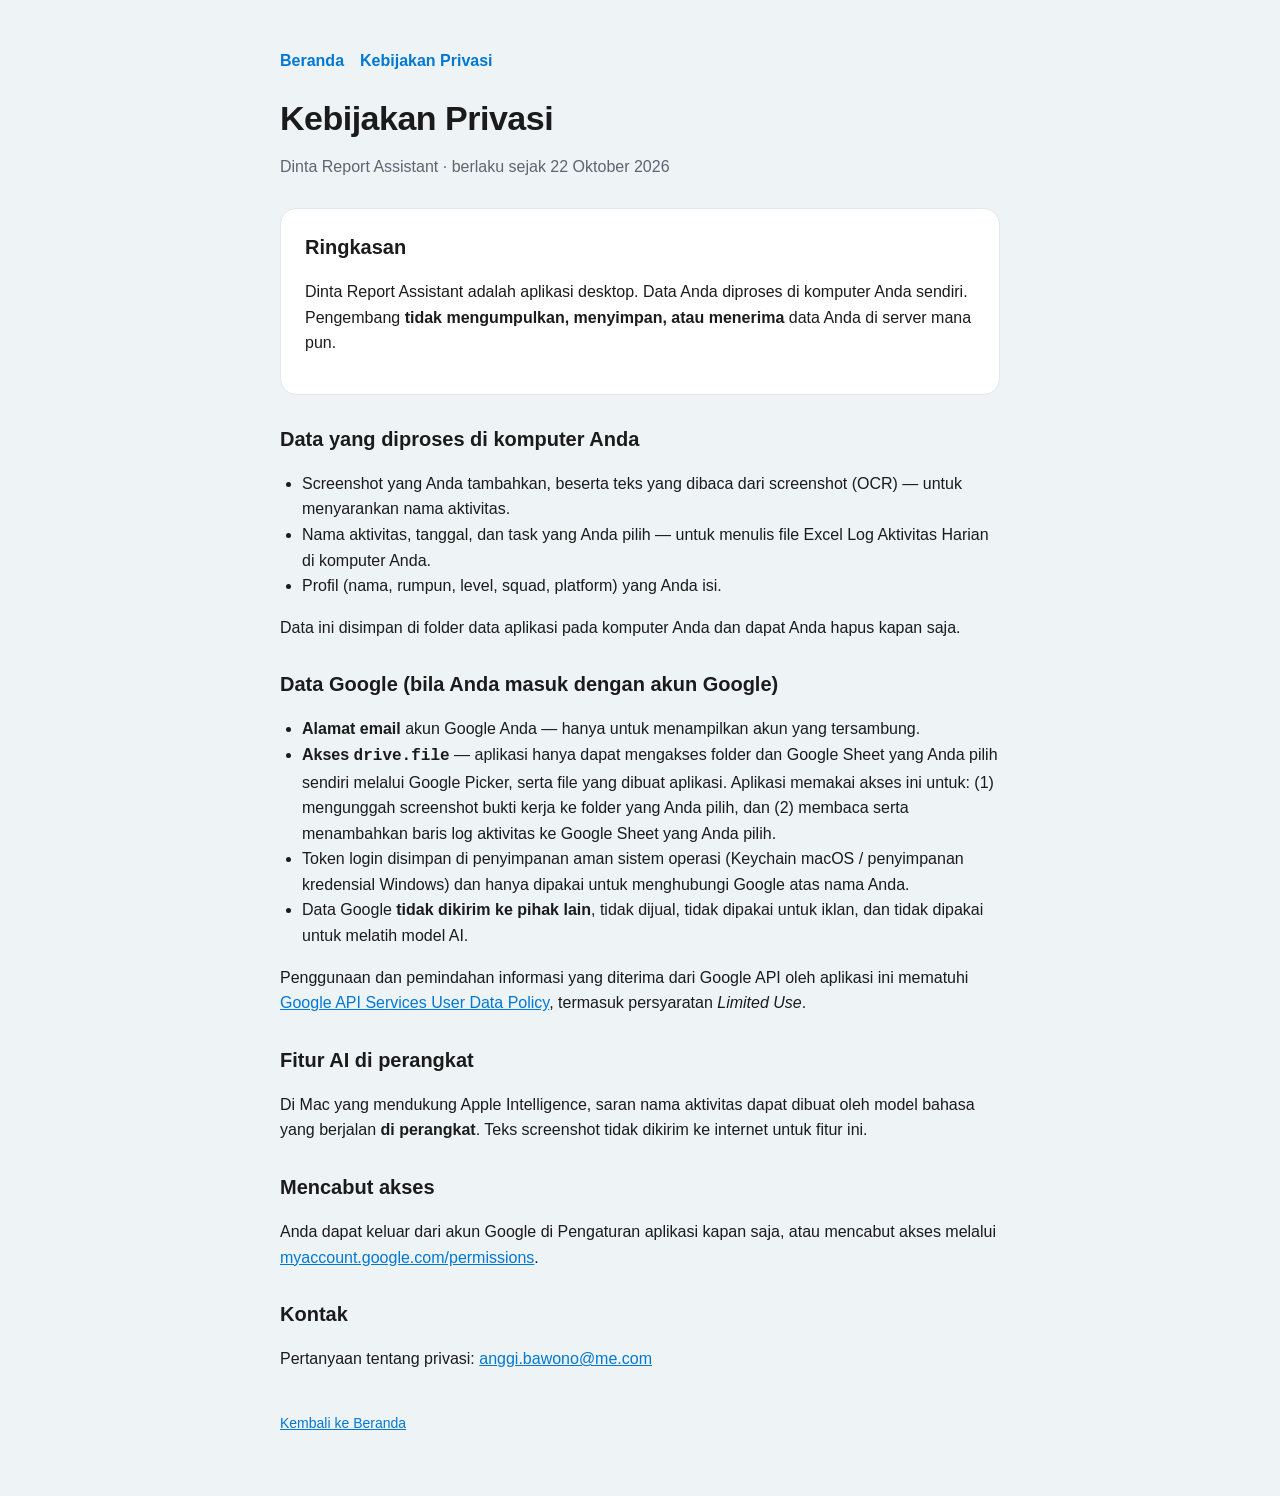
==== privacy.html @ c9555416 "Halaman Beranda & Kebijakan Privasi Dinta Report Assistant" ====
<!doctype html>
<html lang="id">
<head>
<meta charset="utf-8"><meta name="viewport" content="width=device-width, initial-scale=1">
<title>Kebijakan Privasi — Dinta Report Assistant</title>
<link rel="stylesheet" href="style.css">
</head>
<body><main>
<header>
  <nav><a href="./">Beranda</a><a href="privacy.html">Kebijakan Privasi</a></nav>
  <h1 style="margin-top:24px">Kebijakan Privasi</h1>
  <p class="muted">Dinta Report Assistant · berlaku sejak 22 Oktober 2026</p>
</header>

<div class="card">
  <h2 style="margin-top:0">Ringkasan</h2>
  <p>Dinta Report Assistant adalah aplikasi desktop. Data Anda diproses di komputer Anda sendiri. Pengembang <b>tidak mengumpulkan, menyimpan, atau menerima</b> data Anda di server mana pun.</p>
</div>

<h2>Data yang diproses di komputer Anda</h2>
<ul>
  <li>Screenshot yang Anda tambahkan, beserta teks yang dibaca dari screenshot (OCR) — untuk menyarankan nama aktivitas.</li>
  <li>Nama aktivitas, tanggal, dan task yang Anda pilih — untuk menulis file Excel Log Aktivitas Harian di komputer Anda.</li>
  <li>Profil (nama, rumpun, level, squad, platform) yang Anda isi.</li>
</ul>
<p>Data ini disimpan di folder data aplikasi pada komputer Anda dan dapat Anda hapus kapan saja.</p>

<h2>Data Google (bila Anda masuk dengan akun Google)</h2>
<ul>
  <li><b>Alamat email</b> akun Google Anda — hanya untuk menampilkan akun yang tersambung.</li>
  <li><b>Akses <code>drive.file</code></b> — aplikasi hanya dapat mengakses folder dan Google Sheet yang Anda pilih sendiri melalui Google Picker, serta file yang dibuat aplikasi. Aplikasi memakai akses ini untuk: (1) mengunggah screenshot bukti kerja ke folder yang Anda pilih, dan (2) membaca serta menambahkan baris log aktivitas ke Google Sheet yang Anda pilih.</li>
  <li>Token login disimpan di penyimpanan aman sistem operasi (Keychain macOS / penyimpanan kredensial Windows) dan hanya dipakai untuk menghubungi Google atas nama Anda.</li>
  <li>Data Google <b>tidak dikirim ke pihak lain</b>, tidak dijual, tidak dipakai untuk iklan, dan tidak dipakai untuk melatih model AI.</li>
</ul>
<p>Penggunaan dan pemindahan informasi yang diterima dari Google API oleh aplikasi ini mematuhi
<a href="https://developers.google.com/terms/api-services-user-data-policy">Google API Services User Data Policy</a>, termasuk persyaratan <i>Limited Use</i>.</p>

<h2>Fitur AI di perangkat</h2>
<p>Di Mac yang mendukung Apple Intelligence, saran nama aktivitas dapat dibuat oleh model bahasa yang berjalan <b>di perangkat</b>. Teks screenshot tidak dikirim ke internet untuk fitur ini.</p>

<h2>Mencabut akses</h2>
<p>Anda dapat keluar dari akun Google di Pengaturan aplikasi kapan saja, atau mencabut akses melalui
<a href="https://myaccount.google.com/permissions">myaccount.google.com/permissions</a>.</p>

<h2>Kontak</h2>
<p>Pertanyaan tentang privasi: <a href="mailto:anggi.bawono@me.com">anggi.bawono@me.com</a></p>

<footer><a href="./">Kembali ke Beranda</a></footer>
</main></body>
</html>
---- style.css ----
:root{--bg:#eef3f6;--card:#fff;--text:#1b1b1b;--muted:#5b6670;--accent:#0078d4;--line:#e3e8ec}
@media (prefers-color-scheme:dark){:root{--bg:#16191c;--card:#1f2327;--text:#eef1f3;--muted:#a3adb5;--accent:#4aa3ff;--line:#2c3237}}
*{box-sizing:border-box}body{margin:0;background:var(--bg);color:var(--text);font:16px/1.6 -apple-system,"Segoe UI",Roboto,sans-serif}
main{max-width:760px;margin:0 auto;padding:48px 20px 64px}header{margin-bottom:28px}
h1{font-size:34px;line-height:1.2;margin:0 0 8px;letter-spacing:-.5px}h2{font-size:20px;margin:28px 0 8px}
p,li{color:var(--text)}.muted{color:var(--muted)}a{color:var(--accent)}
.card{background:var(--card);border:1px solid var(--line);border-radius:16px;padding:22px 24px;margin:16px 0}
nav a{margin-right:16px;font-weight:600;text-decoration:none}footer{margin-top:40px;font-size:14px;color:var(--muted)}
ul{padding-left:22px}
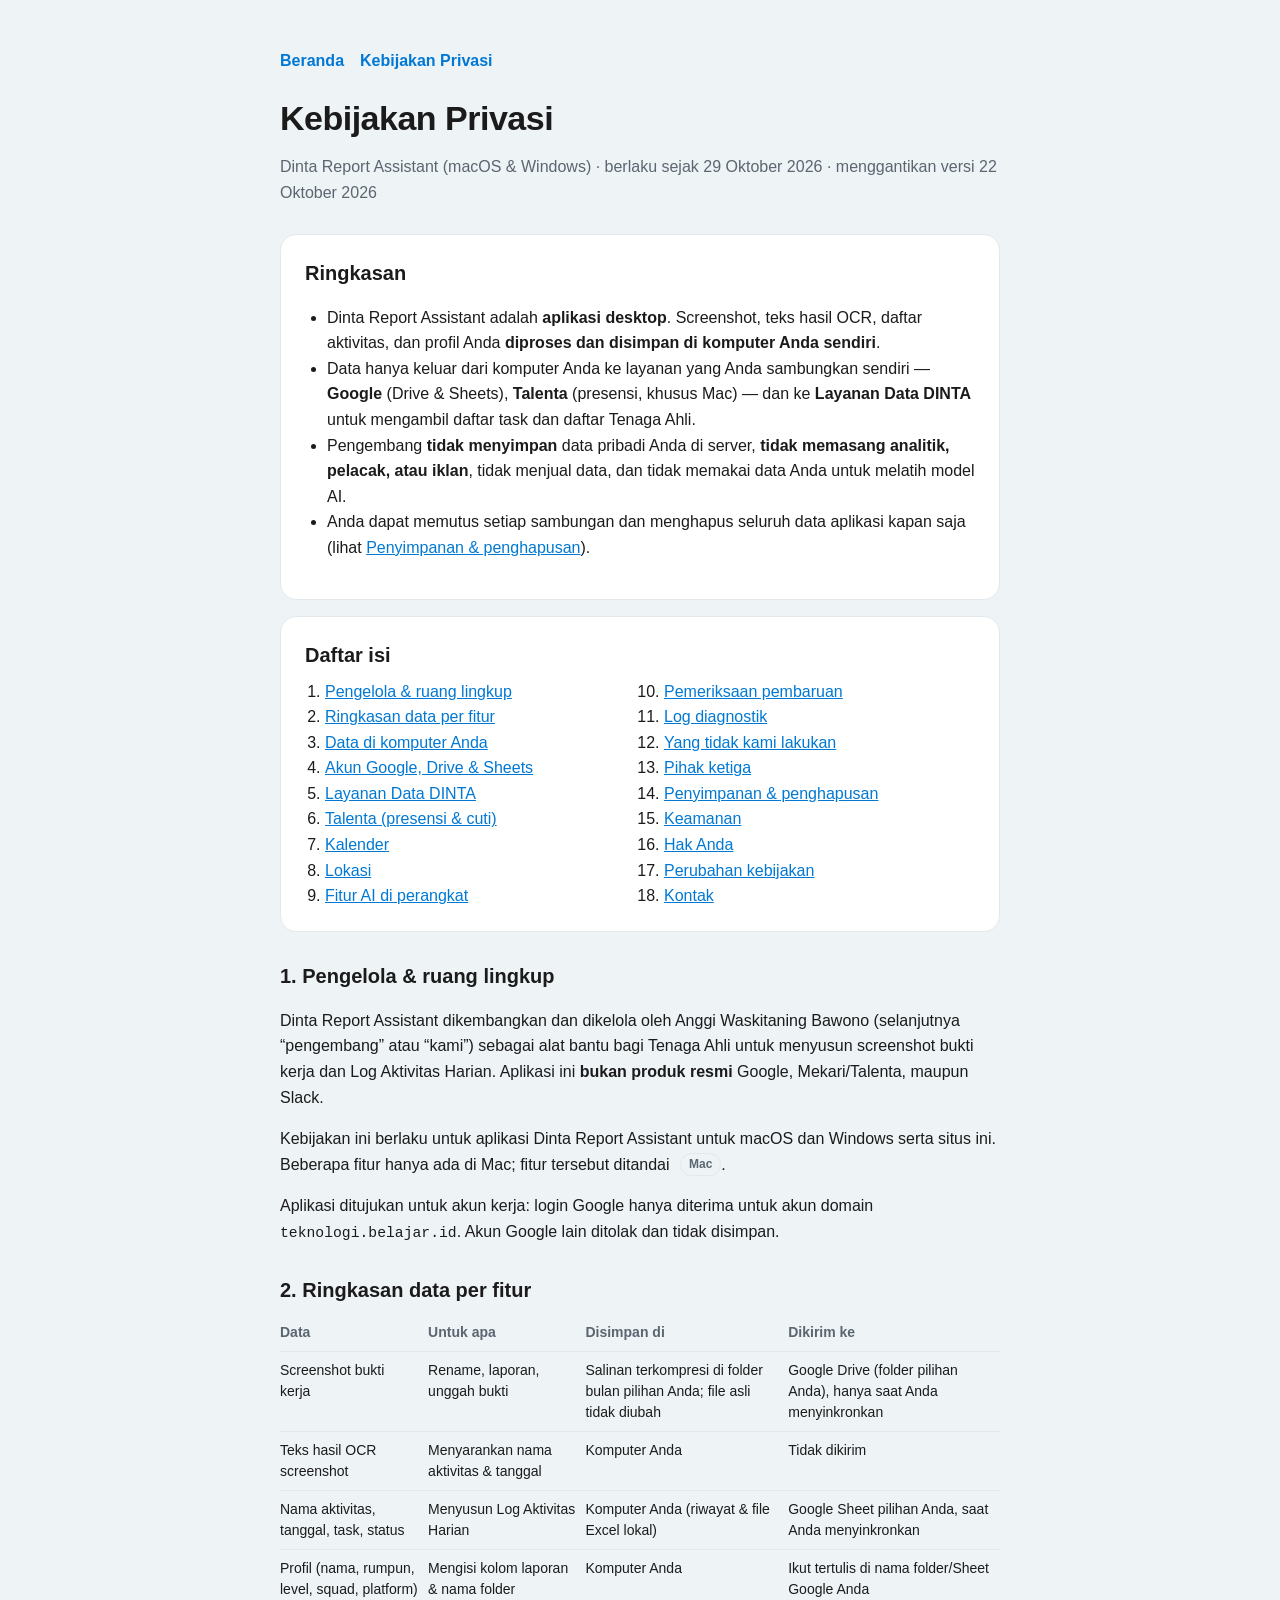
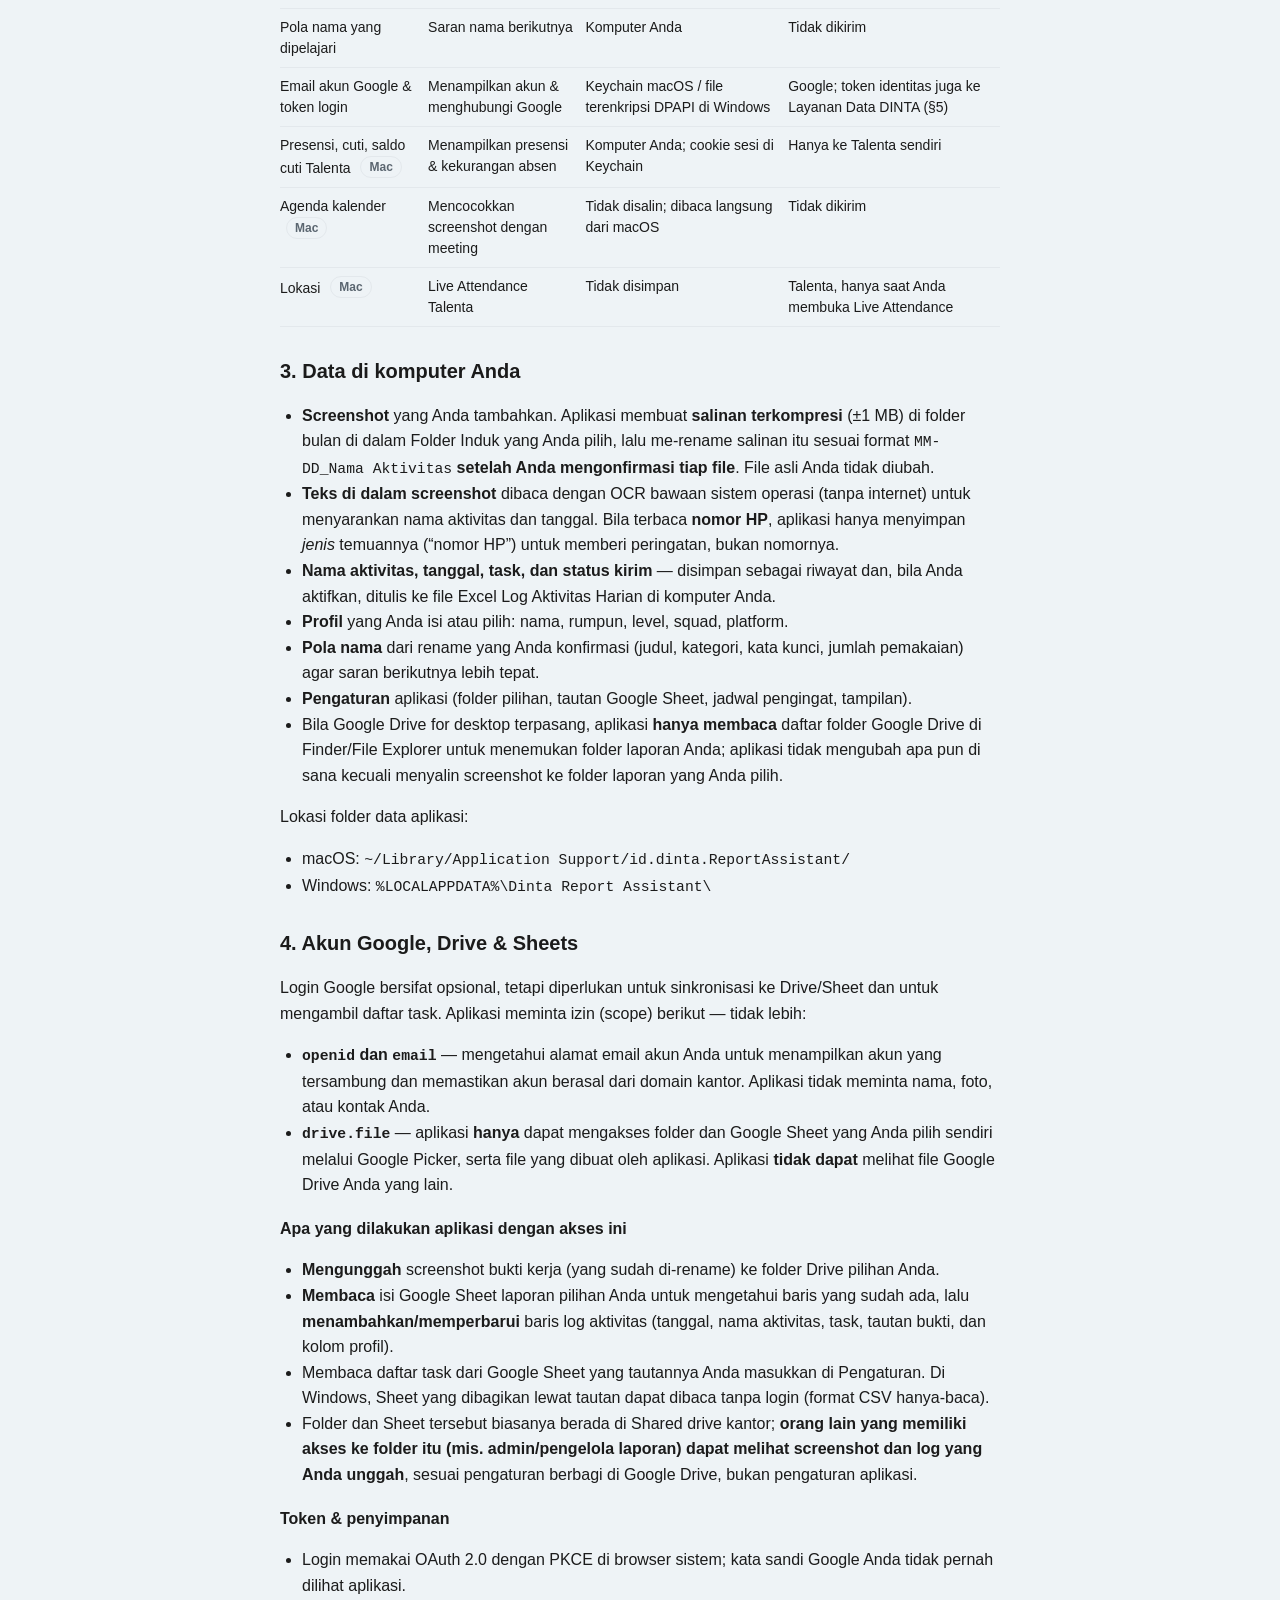
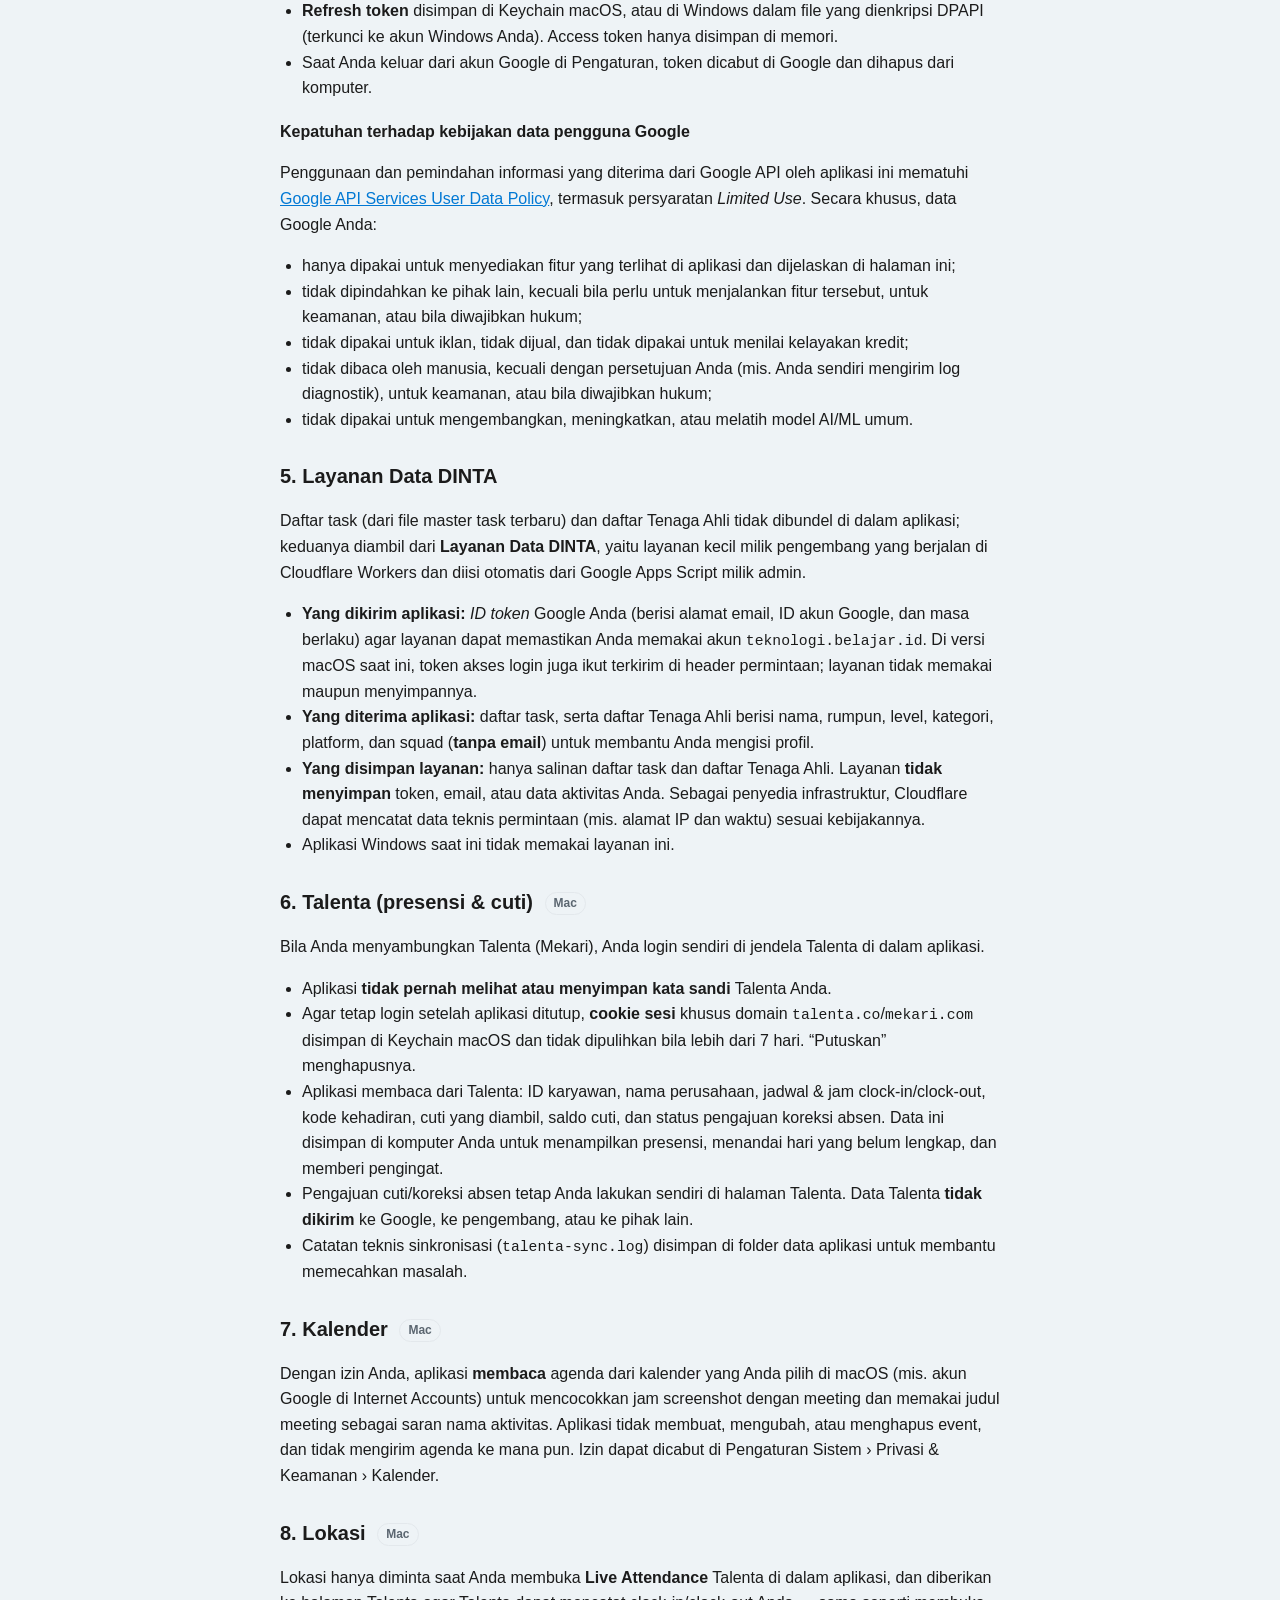
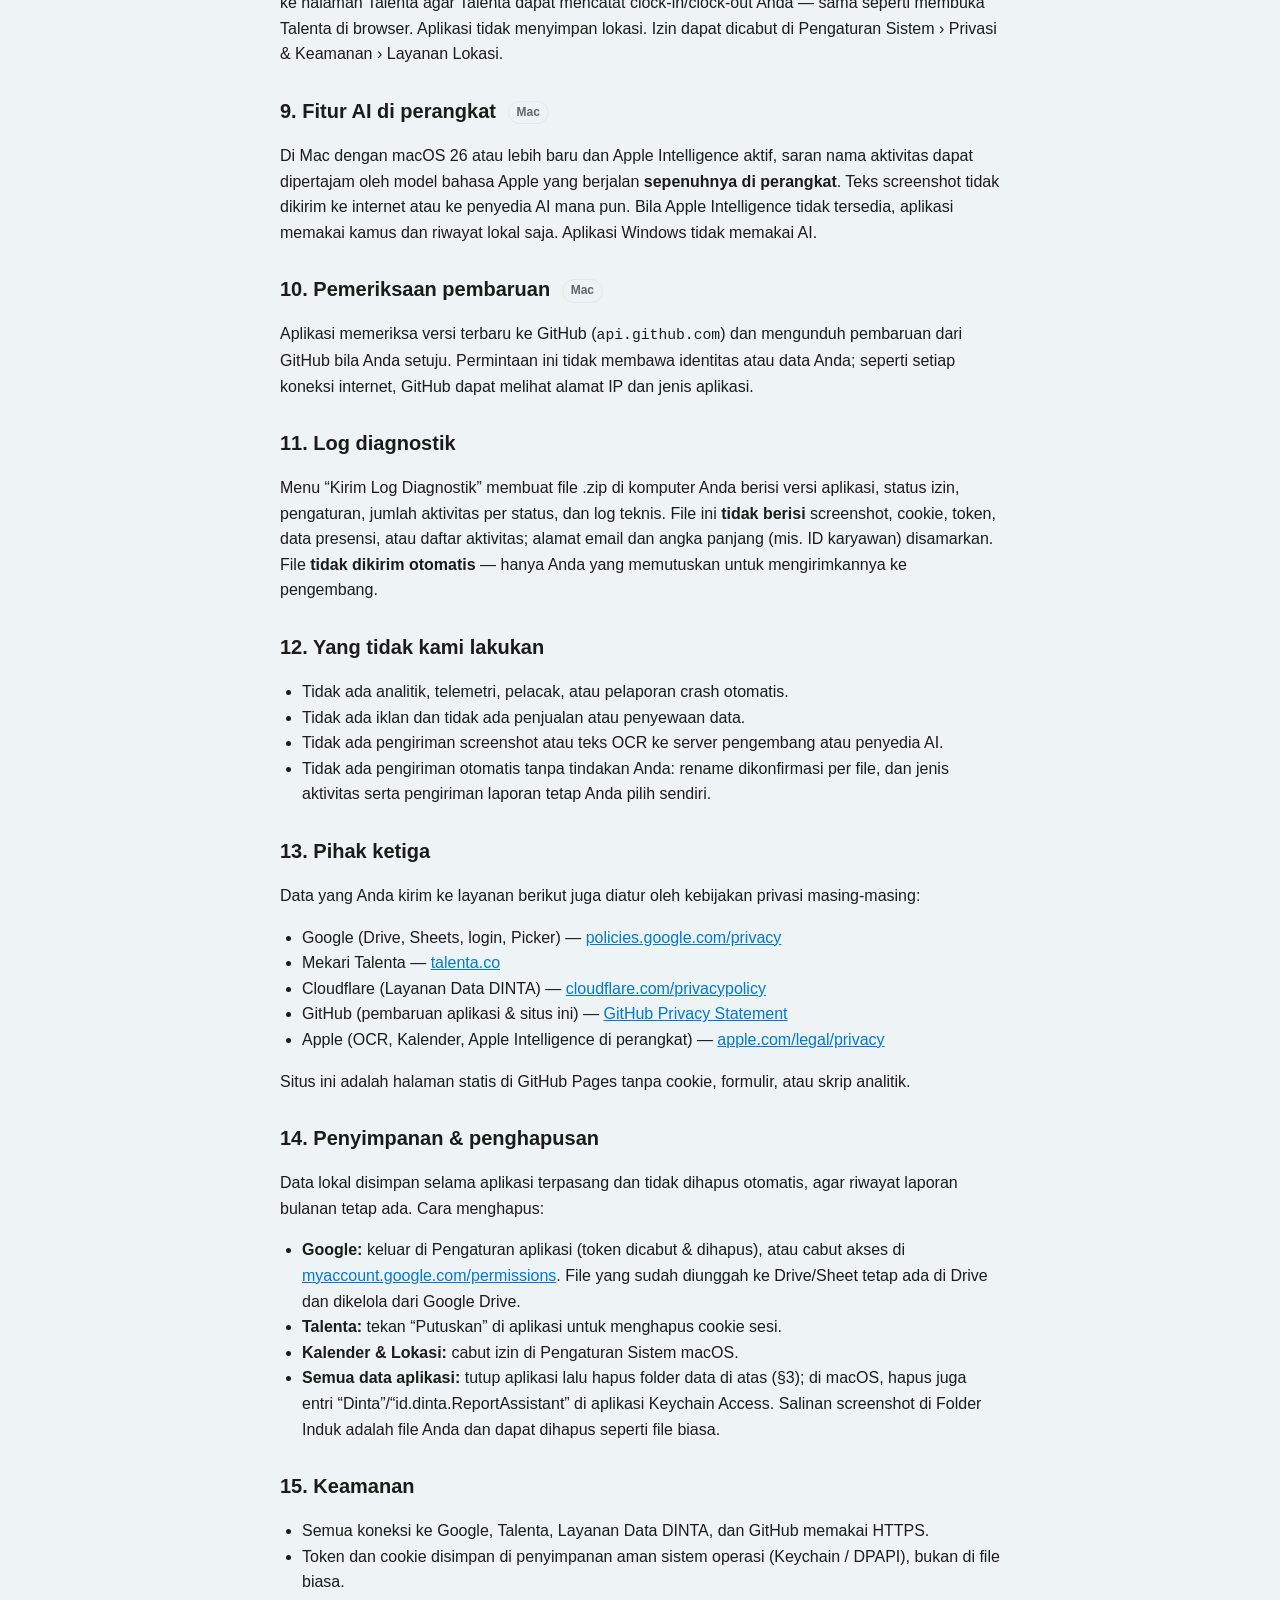
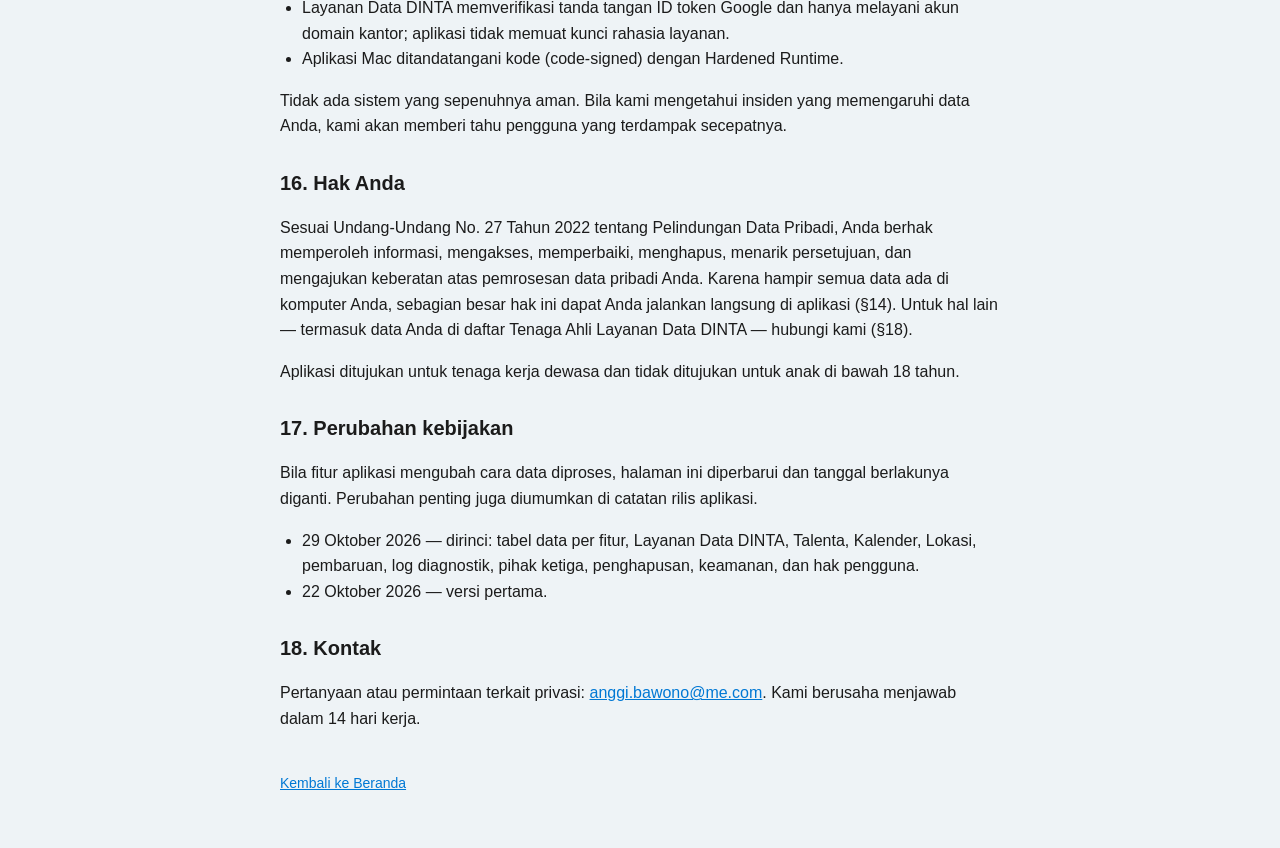
==== commit 45bfca4c: "Kebijakan Privasi dirinci (berlaku 29 Oktober 2026) Co-Authored-By: Claude Opus 5.5 <noreply@anthrop" ====
--- a/privacy.html
+++ b/privacy.html
@@ -3,47 +3,218 @@
 <head>
 <meta charset="utf-8"><meta name="viewport" content="width=device-width, initial-scale=1">
 <title>Kebijakan Privasi — Dinta Report Assistant</title>
+<meta name="description" content="Kebijakan Privasi Dinta Report Assistant: data apa yang diproses, di mana disimpan, ke mana dikirim, dan cara menghapusnya.">
 <link rel="stylesheet" href="style.css">
+<link rel="icon" type="image/png" href="favicon.png">
+<link rel="apple-touch-icon" href="apple-touch-icon.png">
+<style>
+  .toc{columns:2;column-gap:28px;margin:0;padding-left:20px}
+  .toc li{break-inside:avoid}
+  .tbl{width:100%;border-collapse:collapse;font-size:14px;line-height:1.5}
+  .tbl th,.tbl td{border-bottom:1px solid var(--line);padding:8px 10px 8px 0;text-align:left;vertical-align:top}
+  .tbl th{color:var(--muted);font-weight:600;white-space:nowrap}
+  .scroll{overflow-x:auto;-webkit-overflow-scrolling:touch}
+  .scroll .tbl{min-width:640px}
+  .tag{display:inline-block;font-size:12px;font-weight:600;padding:1px 8px;border-radius:999px;border:1px solid var(--line);color:var(--muted);margin-left:6px;vertical-align:2px}
+  code{font-size:.92em;word-break:break-word}
+  h3{font-size:16px;margin:18px 0 4px}
+  @media (max-width:600px){.toc{columns:1}h1{font-size:28px}}
+</style>
 </head>
 <body><main>
 <header>
   <nav><a href="./">Beranda</a><a href="privacy.html">Kebijakan Privasi</a></nav>
   <h1 style="margin-top:24px">Kebijakan Privasi</h1>
-  <p class="muted">Dinta Report Assistant · berlaku sejak 22 Oktober 2026</p>
+  <p class="muted">Dinta Report Assistant (macOS &amp; Windows) · berlaku sejak 29 Oktober 2026 · menggantikan versi 22 Oktober 2026</p>
 </header>
 
 <div class="card">
   <h2 style="margin-top:0">Ringkasan</h2>
-  <p>Dinta Report Assistant adalah aplikasi desktop. Data Anda diproses di komputer Anda sendiri. Pengembang <b>tidak mengumpulkan, menyimpan, atau menerima</b> data Anda di server mana pun.</p>
+  <ul>
+    <li>Dinta Report Assistant adalah <b>aplikasi desktop</b>. Screenshot, teks hasil OCR, daftar aktivitas, dan profil Anda <b>diproses dan disimpan di komputer Anda sendiri</b>.</li>
+    <li>Data hanya keluar dari komputer Anda ke layanan yang Anda sambungkan sendiri — <b>Google</b> (Drive &amp; Sheets), <b>Talenta</b> (presensi, khusus Mac) — dan ke <b>Layanan Data DINTA</b> untuk mengambil daftar task dan daftar Tenaga Ahli.</li>
+    <li>Pengembang <b>tidak menyimpan</b> data pribadi Anda di server, <b>tidak memasang analitik, pelacak, atau iklan</b>, tidak menjual data, dan tidak memakai data Anda untuk melatih model AI.</li>
+    <li>Anda dapat memutus setiap sambungan dan menghapus seluruh data aplikasi kapan saja (lihat <a href="#hapus">Penyimpanan &amp; penghapusan</a>).</li>
+  </ul>
 </div>
 
-<h2>Data yang diproses di komputer Anda</h2>
-<ul>
-  <li>Screenshot yang Anda tambahkan, beserta teks yang dibaca dari screenshot (OCR) — untuk menyarankan nama aktivitas.</li>
-  <li>Nama aktivitas, tanggal, dan task yang Anda pilih — untuk menulis file Excel Log Aktivitas Harian di komputer Anda.</li>
-  <li>Profil (nama, rumpun, level, squad, platform) yang Anda isi.</li>
-</ul>
-<p>Data ini disimpan di folder data aplikasi pada komputer Anda dan dapat Anda hapus kapan saja.</p>
-
-<h2>Data Google (bila Anda masuk dengan akun Google)</h2>
-<ul>
-  <li><b>Alamat email</b> akun Google Anda — hanya untuk menampilkan akun yang tersambung.</li>
-  <li><b>Akses <code>drive.file</code></b> — aplikasi hanya dapat mengakses folder dan Google Sheet yang Anda pilih sendiri melalui Google Picker, serta file yang dibuat aplikasi. Aplikasi memakai akses ini untuk: (1) mengunggah screenshot bukti kerja ke folder yang Anda pilih, dan (2) membaca serta menambahkan baris log aktivitas ke Google Sheet yang Anda pilih.</li>
-  <li>Token login disimpan di penyimpanan aman sistem operasi (Keychain macOS / penyimpanan kredensial Windows) dan hanya dipakai untuk menghubungi Google atas nama Anda.</li>
-  <li>Data Google <b>tidak dikirim ke pihak lain</b>, tidak dijual, tidak dipakai untuk iklan, dan tidak dipakai untuk melatih model AI.</li>
-</ul>
+<div class="card">
+  <h2 style="margin-top:0">Daftar isi</h2>
+  <ol class="toc">
+    <li><a href="#pengelola">Pengelola &amp; ruang lingkup</a></li>
+    <li><a href="#tabel">Ringkasan data per fitur</a></li>
+    <li><a href="#lokal">Data di komputer Anda</a></li>
+    <li><a href="#google">Akun Google, Drive &amp; Sheets</a></li>
+    <li><a href="#layanan">Layanan Data DINTA</a></li>
+    <li><a href="#talenta">Talenta (presensi &amp; cuti)</a></li>
+    <li><a href="#kalender">Kalender</a></li>
+    <li><a href="#lokasi">Lokasi</a></li>
+    <li><a href="#ai">Fitur AI di perangkat</a></li>
+    <li><a href="#update">Pemeriksaan pembaruan</a></li>
+    <li><a href="#diagnostik">Log diagnostik</a></li>
+    <li><a href="#tidak">Yang tidak kami lakukan</a></li>
+    <li><a href="#pihak">Pihak ketiga</a></li>
+    <li><a href="#hapus">Penyimpanan &amp; penghapusan</a></li>
+    <li><a href="#keamanan">Keamanan</a></li>
+    <li><a href="#hak">Hak Anda</a></li>
+    <li><a href="#perubahan">Perubahan kebijakan</a></li>
+    <li><a href="#kontak">Kontak</a></li>
+  </ol>
+</div>
+
+<h2 id="pengelola">1. Pengelola &amp; ruang lingkup</h2>
+<p>Dinta Report Assistant dikembangkan dan dikelola oleh Anggi Waskitaning Bawono (selanjutnya “pengembang” atau “kami”) sebagai alat bantu bagi Tenaga Ahli untuk menyusun screenshot bukti kerja dan Log Aktivitas Harian. Aplikasi ini <b>bukan produk resmi</b> Google, Mekari/Talenta, maupun Slack.</p>
+<p>Kebijakan ini berlaku untuk aplikasi Dinta Report Assistant untuk macOS dan Windows serta situs ini. Beberapa fitur hanya ada di Mac; fitur tersebut ditandai <span class="tag">Mac</span>.</p>
+<p>Aplikasi ditujukan untuk akun kerja: login Google hanya diterima untuk akun domain <code>teknologi.belajar.id</code>. Akun Google lain ditolak dan tidak disimpan.</p>
+
+<h2 id="tabel">2. Ringkasan data per fitur</h2>
+<div class="scroll">
+<table class="tbl">
+  <thead><tr><th>Data</th><th>Untuk apa</th><th>Disimpan di</th><th>Dikirim ke</th></tr></thead>
+  <tbody>
+    <tr><td>Screenshot bukti kerja</td><td>Rename, laporan, unggah bukti</td><td>Salinan terkompresi di folder bulan pilihan Anda; file asli tidak diubah</td><td>Google Drive (folder pilihan Anda), hanya saat Anda menyinkronkan</td></tr>
+    <tr><td>Teks hasil OCR screenshot</td><td>Menyarankan nama aktivitas &amp; tanggal</td><td>Komputer Anda</td><td>Tidak dikirim</td></tr>
+    <tr><td>Nama aktivitas, tanggal, task, status</td><td>Menyusun Log Aktivitas Harian</td><td>Komputer Anda (riwayat &amp; file Excel lokal)</td><td>Google Sheet pilihan Anda, saat Anda menyinkronkan</td></tr>
+    <tr><td>Profil (nama, rumpun, level, squad, platform)</td><td>Mengisi kolom laporan &amp; nama folder</td><td>Komputer Anda</td><td>Ikut tertulis di nama folder/Sheet Google Anda</td></tr>
+    <tr><td>Pola nama yang dipelajari</td><td>Saran nama berikutnya</td><td>Komputer Anda</td><td>Tidak dikirim</td></tr>
+    <tr><td>Email akun Google &amp; token login</td><td>Menampilkan akun &amp; menghubungi Google</td><td>Keychain macOS / file terenkripsi DPAPI di Windows</td><td>Google; token identitas juga ke Layanan Data DINTA (§5)</td></tr>
+    <tr><td>Presensi, cuti, saldo cuti Talenta <span class="tag">Mac</span></td><td>Menampilkan presensi &amp; kekurangan absen</td><td>Komputer Anda; cookie sesi di Keychain</td><td>Hanya ke Talenta sendiri</td></tr>
+    <tr><td>Agenda kalender <span class="tag">Mac</span></td><td>Mencocokkan screenshot dengan meeting</td><td>Tidak disalin; dibaca langsung dari macOS</td><td>Tidak dikirim</td></tr>
+    <tr><td>Lokasi <span class="tag">Mac</span></td><td>Live Attendance Talenta</td><td>Tidak disimpan</td><td>Talenta, hanya saat Anda membuka Live Attendance</td></tr>
+  </tbody>
+</table>
+</div>
+
+<h2 id="lokal">3. Data di komputer Anda</h2>
+<ul>
+  <li><b>Screenshot</b> yang Anda tambahkan. Aplikasi membuat <b>salinan terkompresi</b> (±1 MB) di folder bulan di dalam Folder Induk yang Anda pilih, lalu me-rename salinan itu sesuai format <code>MM-DD_Nama Aktivitas</code> <b>setelah Anda mengonfirmasi tiap file</b>. File asli Anda tidak diubah.</li>
+  <li><b>Teks di dalam screenshot</b> dibaca dengan OCR bawaan sistem operasi (tanpa internet) untuk menyarankan nama aktivitas dan tanggal. Bila terbaca <b>nomor HP</b>, aplikasi hanya menyimpan <i>jenis</i> temuannya (“nomor HP”) untuk memberi peringatan, bukan nomornya.</li>
+  <li><b>Nama aktivitas, tanggal, task, dan status kirim</b> — disimpan sebagai riwayat dan, bila Anda aktifkan, ditulis ke file Excel Log Aktivitas Harian di komputer Anda.</li>
+  <li><b>Profil</b> yang Anda isi atau pilih: nama, rumpun, level, squad, platform.</li>
+  <li><b>Pola nama</b> dari rename yang Anda konfirmasi (judul, kategori, kata kunci, jumlah pemakaian) agar saran berikutnya lebih tepat.</li>
+  <li><b>Pengaturan</b> aplikasi (folder pilihan, tautan Google Sheet, jadwal pengingat, tampilan).</li>
+  <li>Bila Google Drive for desktop terpasang, aplikasi <b>hanya membaca</b> daftar folder Google Drive di Finder/File Explorer untuk menemukan folder laporan Anda; aplikasi tidak mengubah apa pun di sana kecuali menyalin screenshot ke folder laporan yang Anda pilih.</li>
+</ul>
+<p>Lokasi folder data aplikasi:</p>
+<ul>
+  <li>macOS: <code>~/Library/Application Support/id.dinta.ReportAssistant/</code></li>
+  <li>Windows: <code>%LOCALAPPDATA%\Dinta Report Assistant\</code></li>
+</ul>
+
+<h2 id="google">4. Akun Google, Drive &amp; Sheets</h2>
+<p>Login Google bersifat opsional, tetapi diperlukan untuk sinkronisasi ke Drive/Sheet dan untuk mengambil daftar task. Aplikasi meminta izin (scope) berikut — tidak lebih:</p>
+<ul>
+  <li><b><code>openid</code> dan <code>email</code></b> — mengetahui alamat email akun Anda untuk menampilkan akun yang tersambung dan memastikan akun berasal dari domain kantor. Aplikasi tidak meminta nama, foto, atau kontak Anda.</li>
+  <li><b><code>drive.file</code></b> — aplikasi <b>hanya</b> dapat mengakses folder dan Google Sheet yang Anda pilih sendiri melalui Google Picker, serta file yang dibuat oleh aplikasi. Aplikasi <b>tidak dapat</b> melihat file Google Drive Anda yang lain.</li>
+</ul>
+<h3>Apa yang dilakukan aplikasi dengan akses ini</h3>
+<ul>
+  <li><b>Mengunggah</b> screenshot bukti kerja (yang sudah di-rename) ke folder Drive pilihan Anda.</li>
+  <li><b>Membaca</b> isi Google Sheet laporan pilihan Anda untuk mengetahui baris yang sudah ada, lalu <b>menambahkan/memperbarui</b> baris log aktivitas (tanggal, nama aktivitas, task, tautan bukti, dan kolom profil).</li>
+  <li>Membaca daftar task dari Google Sheet yang tautannya Anda masukkan di Pengaturan. Di Windows, Sheet yang dibagikan lewat tautan dapat dibaca tanpa login (format CSV hanya-baca).</li>
+  <li>Folder dan Sheet tersebut biasanya berada di Shared drive kantor; <b>orang lain yang memiliki akses ke folder itu (mis. admin/pengelola laporan) dapat melihat screenshot dan log yang Anda unggah</b>, sesuai pengaturan berbagi di Google Drive, bukan pengaturan aplikasi.</li>
+</ul>
+<h3>Token &amp; penyimpanan</h3>
+<ul>
+  <li>Login memakai OAuth 2.0 dengan PKCE di browser sistem; kata sandi Google Anda tidak pernah dilihat aplikasi.</li>
+  <li><b>Refresh token</b> disimpan di Keychain macOS, atau di Windows dalam file yang dienkripsi DPAPI (terkunci ke akun Windows Anda). Access token hanya disimpan di memori.</li>
+  <li>Saat Anda keluar dari akun Google di Pengaturan, token dicabut di Google dan dihapus dari komputer.</li>
+</ul>
+<h3>Kepatuhan terhadap kebijakan data pengguna Google</h3>
 <p>Penggunaan dan pemindahan informasi yang diterima dari Google API oleh aplikasi ini mematuhi
-<a href="https://developers.google.com/terms/api-services-user-data-policy">Google API Services User Data Policy</a>, termasuk persyaratan <i>Limited Use</i>.</p>
-
-<h2>Fitur AI di perangkat</h2>
-<p>Di Mac yang mendukung Apple Intelligence, saran nama aktivitas dapat dibuat oleh model bahasa yang berjalan <b>di perangkat</b>. Teks screenshot tidak dikirim ke internet untuk fitur ini.</p>
-
-<h2>Mencabut akses</h2>
-<p>Anda dapat keluar dari akun Google di Pengaturan aplikasi kapan saja, atau mencabut akses melalui
-<a href="https://myaccount.google.com/permissions">myaccount.google.com/permissions</a>.</p>
-
-<h2>Kontak</h2>
-<p>Pertanyaan tentang privasi: <a href="mailto:anggi.bawono@me.com">anggi.bawono@me.com</a></p>
+<a href="https://developers.google.com/terms/api-services-user-data-policy">Google API Services User Data Policy</a>, termasuk persyaratan <i>Limited Use</i>. Secara khusus, data Google Anda:</p>
+<ul>
+  <li>hanya dipakai untuk menyediakan fitur yang terlihat di aplikasi dan dijelaskan di halaman ini;</li>
+  <li>tidak dipindahkan ke pihak lain, kecuali bila perlu untuk menjalankan fitur tersebut, untuk keamanan, atau bila diwajibkan hukum;</li>
+  <li>tidak dipakai untuk iklan, tidak dijual, dan tidak dipakai untuk menilai kelayakan kredit;</li>
+  <li>tidak dibaca oleh manusia, kecuali dengan persetujuan Anda (mis. Anda sendiri mengirim log diagnostik), untuk keamanan, atau bila diwajibkan hukum;</li>
+  <li>tidak dipakai untuk mengembangkan, meningkatkan, atau melatih model AI/ML umum.</li>
+</ul>
+
+<h2 id="layanan">5. Layanan Data DINTA</h2>
+<p>Daftar task (dari file master task terbaru) dan daftar Tenaga Ahli tidak dibundel di dalam aplikasi; keduanya diambil dari <b>Layanan Data DINTA</b>, yaitu layanan kecil milik pengembang yang berjalan di Cloudflare Workers dan diisi otomatis dari Google Apps Script milik admin.</p>
+<ul>
+  <li><b>Yang dikirim aplikasi:</b> <i>ID token</i> Google Anda (berisi alamat email, ID akun Google, dan masa berlaku) agar layanan dapat memastikan Anda memakai akun <code>teknologi.belajar.id</code>. Di versi macOS saat ini, token akses login juga ikut terkirim di header permintaan; layanan tidak memakai maupun menyimpannya.</li>
+  <li><b>Yang diterima aplikasi:</b> daftar task, serta daftar Tenaga Ahli berisi nama, rumpun, level, kategori, platform, dan squad (<b>tanpa email</b>) untuk membantu Anda mengisi profil.</li>
+  <li><b>Yang disimpan layanan:</b> hanya salinan daftar task dan daftar Tenaga Ahli. Layanan <b>tidak menyimpan</b> token, email, atau data aktivitas Anda. Sebagai penyedia infrastruktur, Cloudflare dapat mencatat data teknis permintaan (mis. alamat IP dan waktu) sesuai kebijakannya.</li>
+  <li>Aplikasi Windows saat ini tidak memakai layanan ini.</li>
+</ul>
+
+<h2 id="talenta">6. Talenta (presensi &amp; cuti) <span class="tag">Mac</span></h2>
+<p>Bila Anda menyambungkan Talenta (Mekari), Anda login sendiri di jendela Talenta di dalam aplikasi.</p>
+<ul>
+  <li>Aplikasi <b>tidak pernah melihat atau menyimpan kata sandi</b> Talenta Anda.</li>
+  <li>Agar tetap login setelah aplikasi ditutup, <b>cookie sesi</b> khusus domain <code>talenta.co</code>/<code>mekari.com</code> disimpan di Keychain macOS dan tidak dipulihkan bila lebih dari 7 hari. “Putuskan” menghapusnya.</li>
+  <li>Aplikasi membaca dari Talenta: ID karyawan, nama perusahaan, jadwal &amp; jam clock-in/clock-out, kode kehadiran, cuti yang diambil, saldo cuti, dan status pengajuan koreksi absen. Data ini disimpan di komputer Anda untuk menampilkan presensi, menandai hari yang belum lengkap, dan memberi pengingat.</li>
+  <li>Pengajuan cuti/koreksi absen tetap Anda lakukan sendiri di halaman Talenta. Data Talenta <b>tidak dikirim</b> ke Google, ke pengembang, atau ke pihak lain.</li>
+  <li>Catatan teknis sinkronisasi (<code>talenta-sync.log</code>) disimpan di folder data aplikasi untuk membantu memecahkan masalah.</li>
+</ul>
+
+<h2 id="kalender">7. Kalender <span class="tag">Mac</span></h2>
+<p>Dengan izin Anda, aplikasi <b>membaca</b> agenda dari kalender yang Anda pilih di macOS (mis. akun Google di Internet Accounts) untuk mencocokkan jam screenshot dengan meeting dan memakai judul meeting sebagai saran nama aktivitas. Aplikasi tidak membuat, mengubah, atau menghapus event, dan tidak mengirim agenda ke mana pun. Izin dapat dicabut di Pengaturan Sistem › Privasi &amp; Keamanan › Kalender.</p>
+
+<h2 id="lokasi">8. Lokasi <span class="tag">Mac</span></h2>
+<p>Lokasi hanya diminta saat Anda membuka <b>Live Attendance</b> Talenta di dalam aplikasi, dan diberikan ke halaman Talenta agar Talenta dapat mencatat clock-in/clock-out Anda — sama seperti membuka Talenta di browser. Aplikasi tidak menyimpan lokasi. Izin dapat dicabut di Pengaturan Sistem › Privasi &amp; Keamanan › Layanan Lokasi.</p>
+
+<h2 id="ai">9. Fitur AI di perangkat <span class="tag">Mac</span></h2>
+<p>Di Mac dengan macOS 26 atau lebih baru dan Apple Intelligence aktif, saran nama aktivitas dapat dipertajam oleh model bahasa Apple yang berjalan <b>sepenuhnya di perangkat</b>. Teks screenshot tidak dikirim ke internet atau ke penyedia AI mana pun. Bila Apple Intelligence tidak tersedia, aplikasi memakai kamus dan riwayat lokal saja. Aplikasi Windows tidak memakai AI.</p>
+
+<h2 id="update">10. Pemeriksaan pembaruan <span class="tag">Mac</span></h2>
+<p>Aplikasi memeriksa versi terbaru ke GitHub (<code>api.github.com</code>) dan mengunduh pembaruan dari GitHub bila Anda setuju. Permintaan ini tidak membawa identitas atau data Anda; seperti setiap koneksi internet, GitHub dapat melihat alamat IP dan jenis aplikasi.</p>
+
+<h2 id="diagnostik">11. Log diagnostik</h2>
+<p>Menu “Kirim Log Diagnostik” membuat file .zip di komputer Anda berisi versi aplikasi, status izin, pengaturan, jumlah aktivitas per status, dan log teknis. File ini <b>tidak berisi</b> screenshot, cookie, token, data presensi, atau daftar aktivitas; alamat email dan angka panjang (mis. ID karyawan) disamarkan. File <b>tidak dikirim otomatis</b> — hanya Anda yang memutuskan untuk mengirimkannya ke pengembang.</p>
+
+<h2 id="tidak">12. Yang tidak kami lakukan</h2>
+<ul>
+  <li>Tidak ada analitik, telemetri, pelacak, atau pelaporan crash otomatis.</li>
+  <li>Tidak ada iklan dan tidak ada penjualan atau penyewaan data.</li>
+  <li>Tidak ada pengiriman screenshot atau teks OCR ke server pengembang atau penyedia AI.</li>
+  <li>Tidak ada pengiriman otomatis tanpa tindakan Anda: rename dikonfirmasi per file, dan jenis aktivitas serta pengiriman laporan tetap Anda pilih sendiri.</li>
+</ul>
+
+<h2 id="pihak">13. Pihak ketiga</h2>
+<p>Data yang Anda kirim ke layanan berikut juga diatur oleh kebijakan privasi masing-masing:</p>
+<ul>
+  <li>Google (Drive, Sheets, login, Picker) — <a href="https://policies.google.com/privacy">policies.google.com/privacy</a></li>
+  <li>Mekari Talenta — <a href="https://www.talenta.co/kebijakan-privasi/">talenta.co</a></li>
+  <li>Cloudflare (Layanan Data DINTA) — <a href="https://www.cloudflare.com/privacypolicy/">cloudflare.com/privacypolicy</a></li>
+  <li>GitHub (pembaruan aplikasi &amp; situs ini) — <a href="https://docs.github.com/site-policy/privacy-policies/github-general-privacy-statement">GitHub Privacy Statement</a></li>
+  <li>Apple (OCR, Kalender, Apple Intelligence di perangkat) — <a href="https://www.apple.com/legal/privacy/">apple.com/legal/privacy</a></li>
+</ul>
+<p>Situs ini adalah halaman statis di GitHub Pages tanpa cookie, formulir, atau skrip analitik.</p>
+
+<h2 id="hapus">14. Penyimpanan &amp; penghapusan</h2>
+<p>Data lokal disimpan selama aplikasi terpasang dan tidak dihapus otomatis, agar riwayat laporan bulanan tetap ada. Cara menghapus:</p>
+<ul>
+  <li><b>Google:</b> keluar di Pengaturan aplikasi (token dicabut &amp; dihapus), atau cabut akses di <a href="https://myaccount.google.com/permissions">myaccount.google.com/permissions</a>. File yang sudah diunggah ke Drive/Sheet tetap ada di Drive dan dikelola dari Google Drive.</li>
+  <li><b>Talenta:</b> tekan “Putuskan” di aplikasi untuk menghapus cookie sesi.</li>
+  <li><b>Kalender &amp; Lokasi:</b> cabut izin di Pengaturan Sistem macOS.</li>
+  <li><b>Semua data aplikasi:</b> tutup aplikasi lalu hapus folder data di atas (§3); di macOS, hapus juga entri “Dinta”/“id.dinta.ReportAssistant” di aplikasi Keychain Access. Salinan screenshot di Folder Induk adalah file Anda dan dapat dihapus seperti file biasa.</li>
+</ul>
+
+<h2 id="keamanan">15. Keamanan</h2>
+<ul>
+  <li>Semua koneksi ke Google, Talenta, Layanan Data DINTA, dan GitHub memakai HTTPS.</li>
+  <li>Token dan cookie disimpan di penyimpanan aman sistem operasi (Keychain / DPAPI), bukan di file biasa.</li>
+  <li>Layanan Data DINTA memverifikasi tanda tangan ID token Google dan hanya melayani akun domain kantor; aplikasi tidak memuat kunci rahasia layanan.</li>
+  <li>Aplikasi Mac ditandatangani kode (code-signed) dengan Hardened Runtime.</li>
+</ul>
+<p>Tidak ada sistem yang sepenuhnya aman. Bila kami mengetahui insiden yang memengaruhi data Anda, kami akan memberi tahu pengguna yang terdampak secepatnya.</p>
+
+<h2 id="hak">16. Hak Anda</h2>
+<p>Sesuai Undang-Undang No. 27 Tahun 2022 tentang Pelindungan Data Pribadi, Anda berhak memperoleh informasi, mengakses, memperbaiki, menghapus, menarik persetujuan, dan mengajukan keberatan atas pemrosesan data pribadi Anda. Karena hampir semua data ada di komputer Anda, sebagian besar hak ini dapat Anda jalankan langsung di aplikasi (§14). Untuk hal lain — termasuk data Anda di daftar Tenaga Ahli Layanan Data DINTA — hubungi kami (§18).</p>
+<p>Aplikasi ditujukan untuk tenaga kerja dewasa dan tidak ditujukan untuk anak di bawah 18 tahun.</p>
+
+<h2 id="perubahan">17. Perubahan kebijakan</h2>
+<p>Bila fitur aplikasi mengubah cara data diproses, halaman ini diperbarui dan tanggal berlakunya diganti. Perubahan penting juga diumumkan di catatan rilis aplikasi.</p>
+<ul class="muted">
+  <li>29 Oktober 2026 — dirinci: tabel data per fitur, Layanan Data DINTA, Talenta, Kalender, Lokasi, pembaruan, log diagnostik, pihak ketiga, penghapusan, keamanan, dan hak pengguna.</li>
+  <li>22 Oktober 2026 — versi pertama.</li>
+</ul>
+
+<h2 id="kontak">18. Kontak</h2>
+<p>Pertanyaan atau permintaan terkait privasi: <a href="mailto:anggi.bawono@me.com">anggi.bawono@me.com</a>. Kami berusaha menjawab dalam 14 hari kerja.</p>
 
 <footer><a href="./">Kembali ke Beranda</a></footer>
 </main></body>
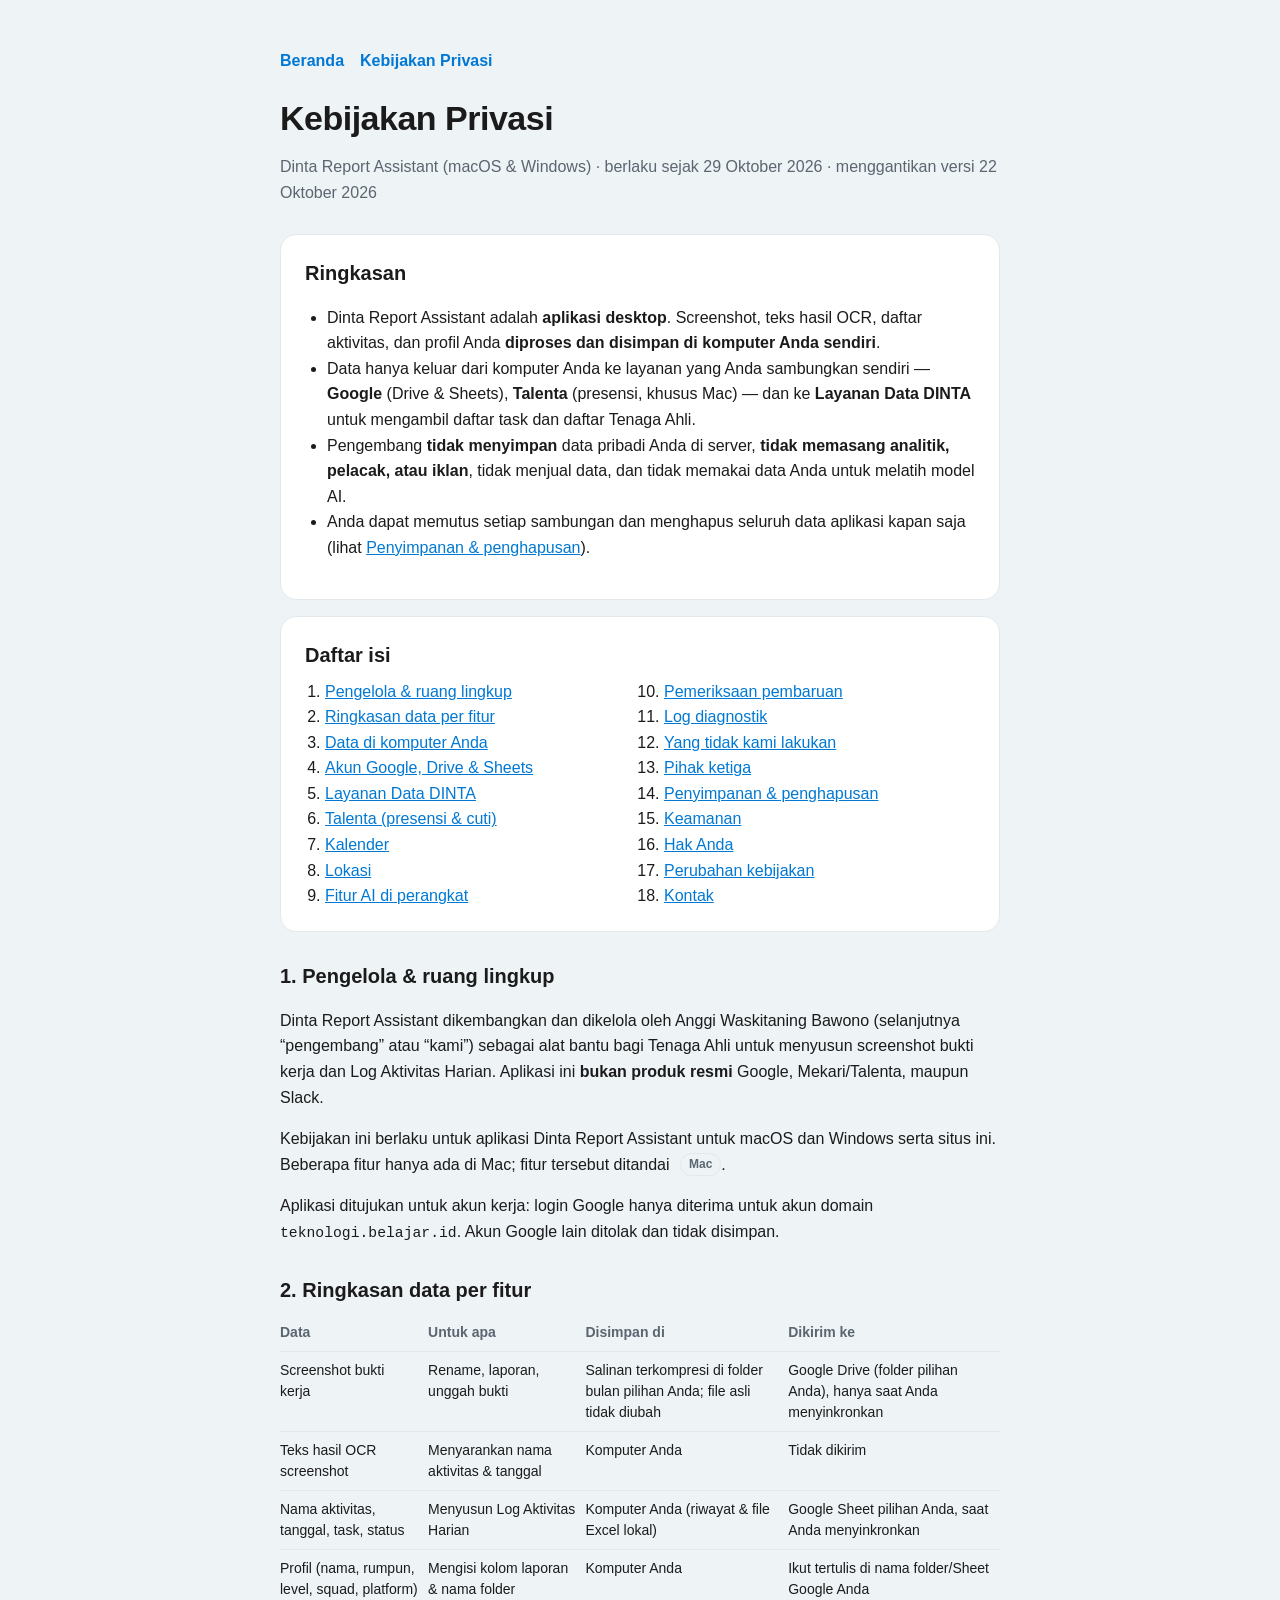
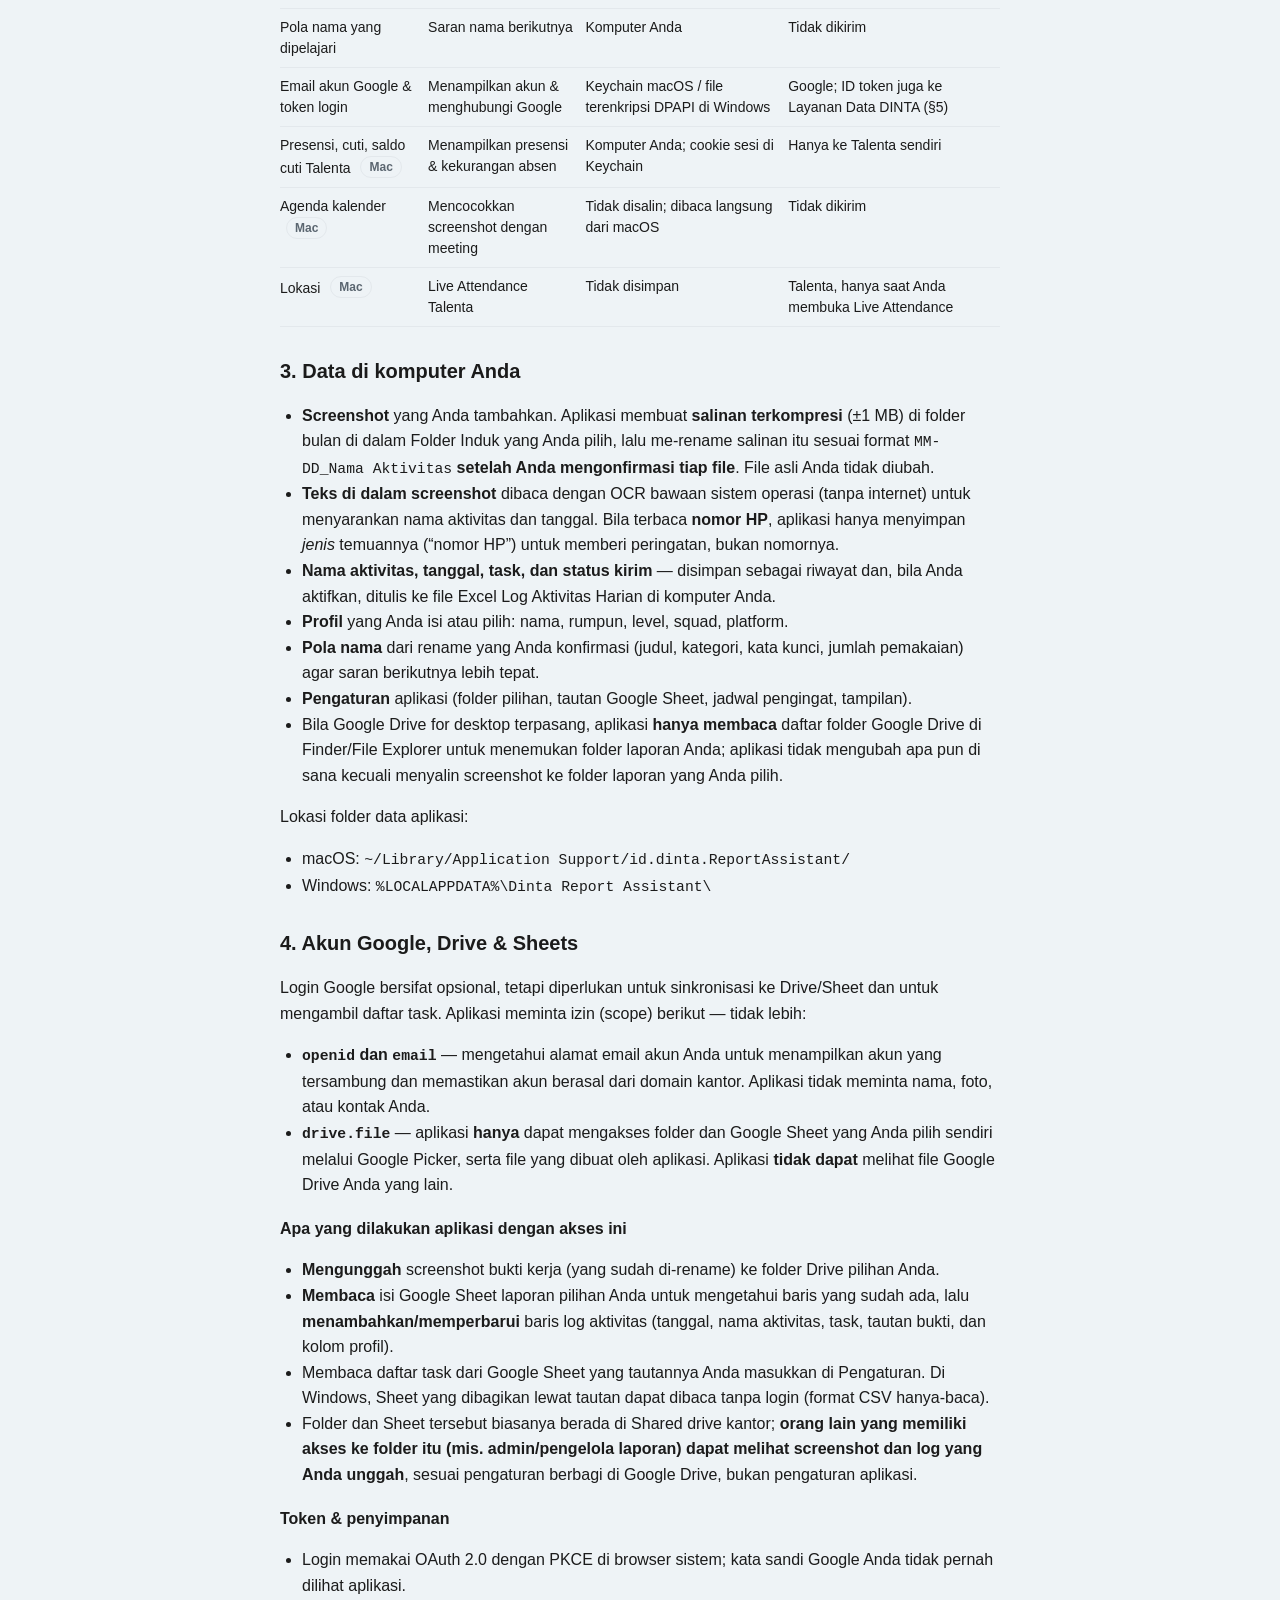
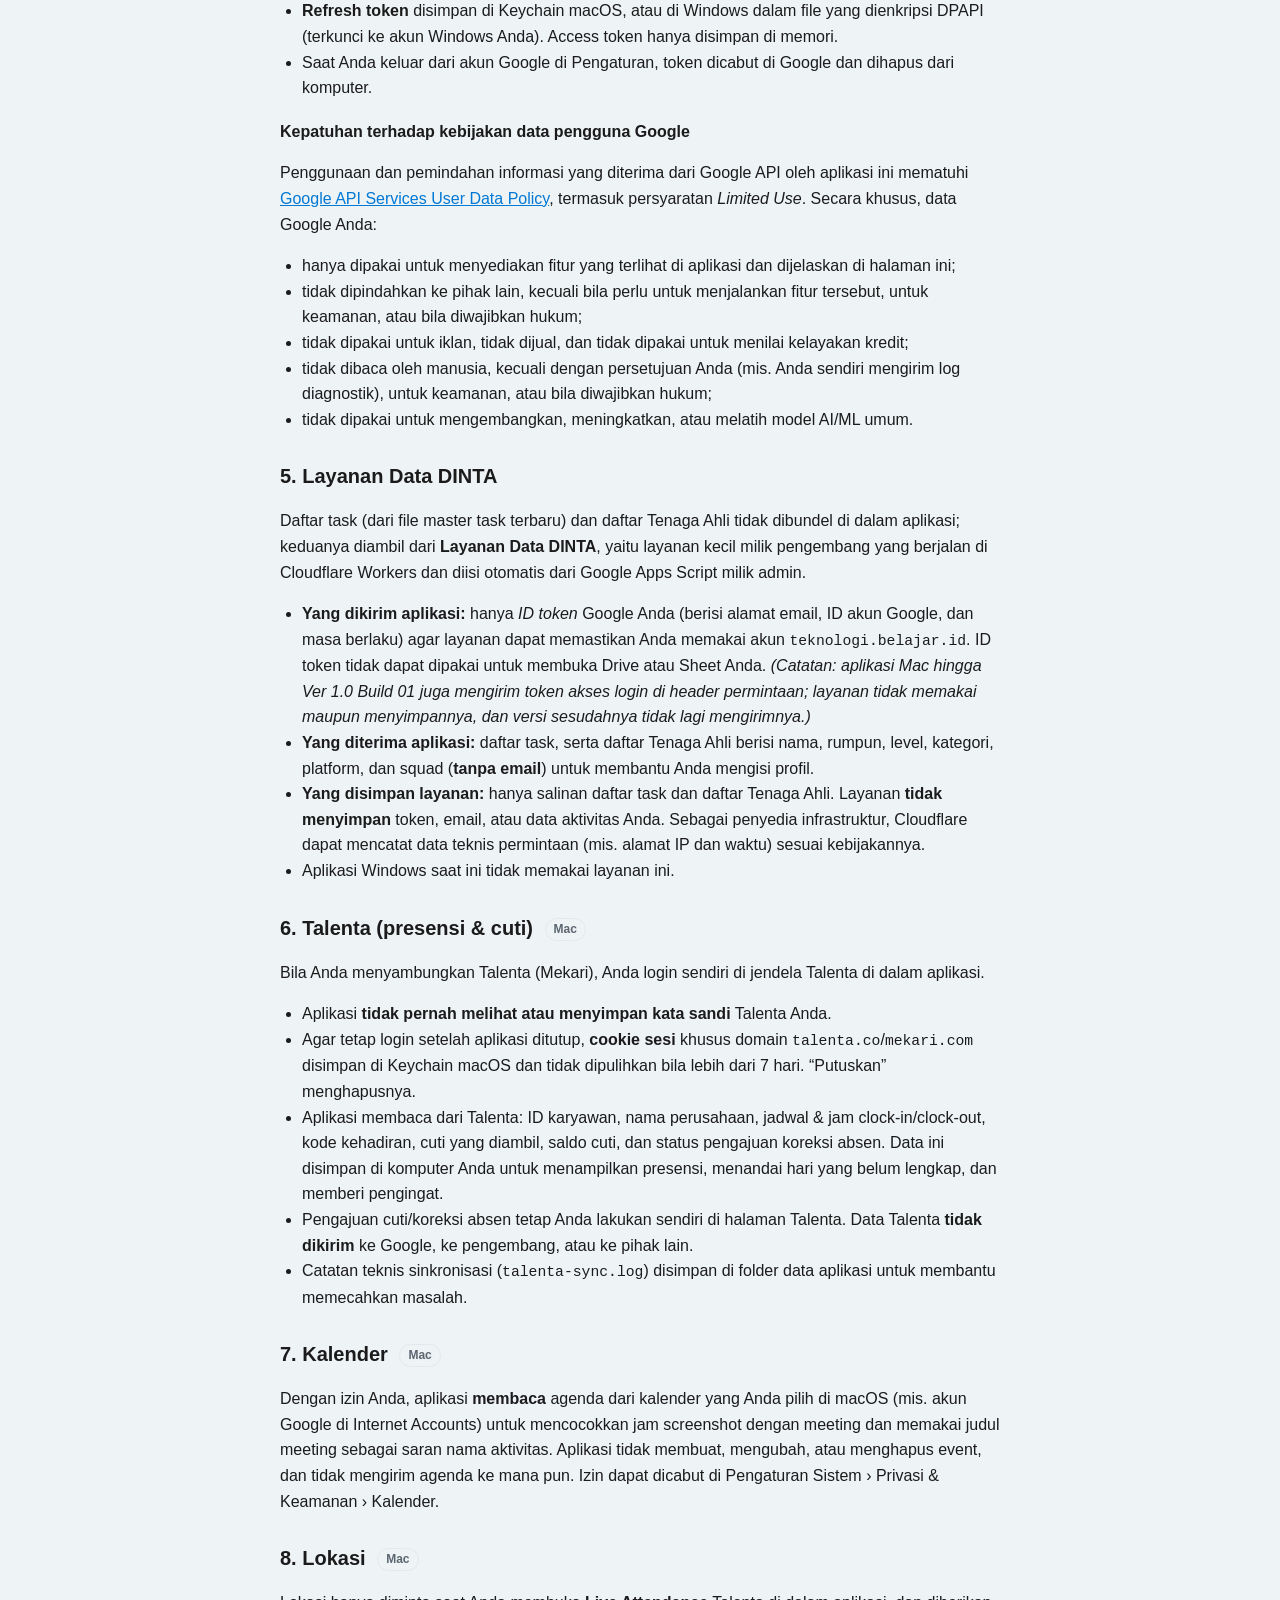
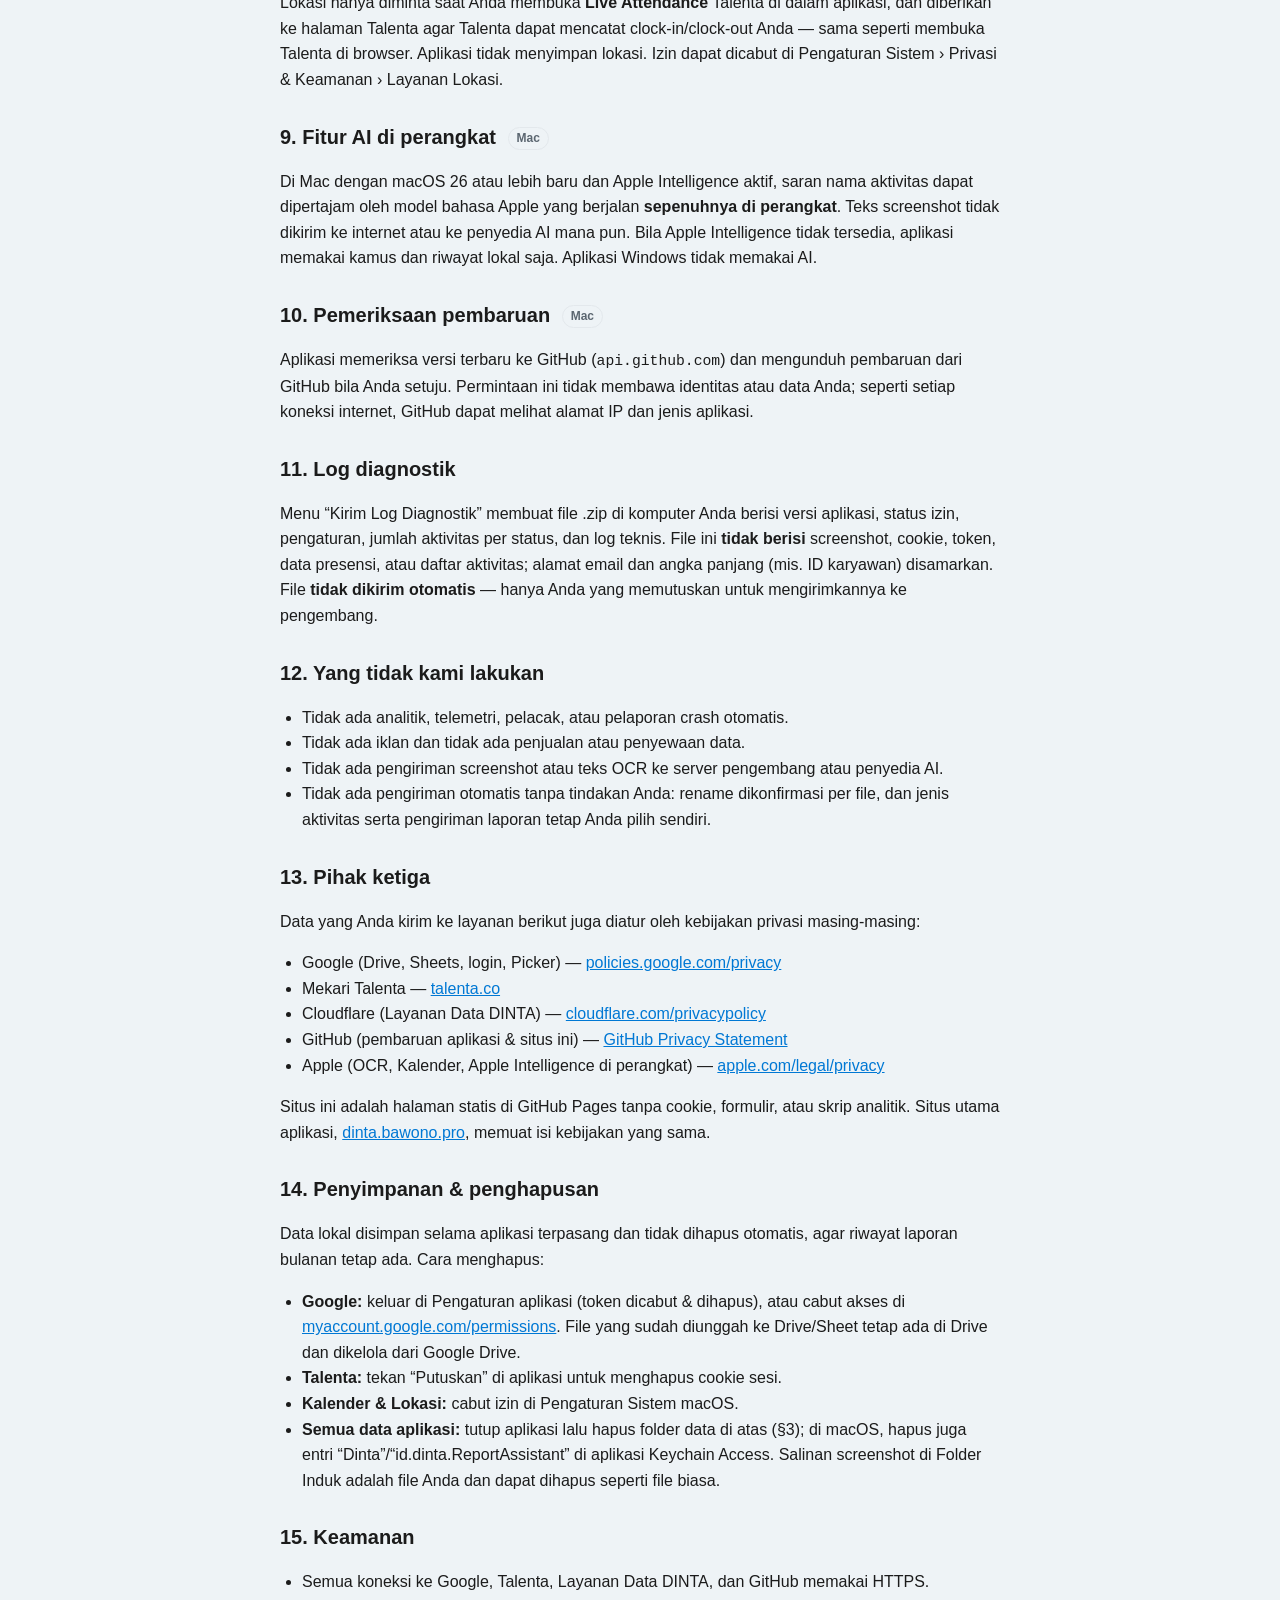
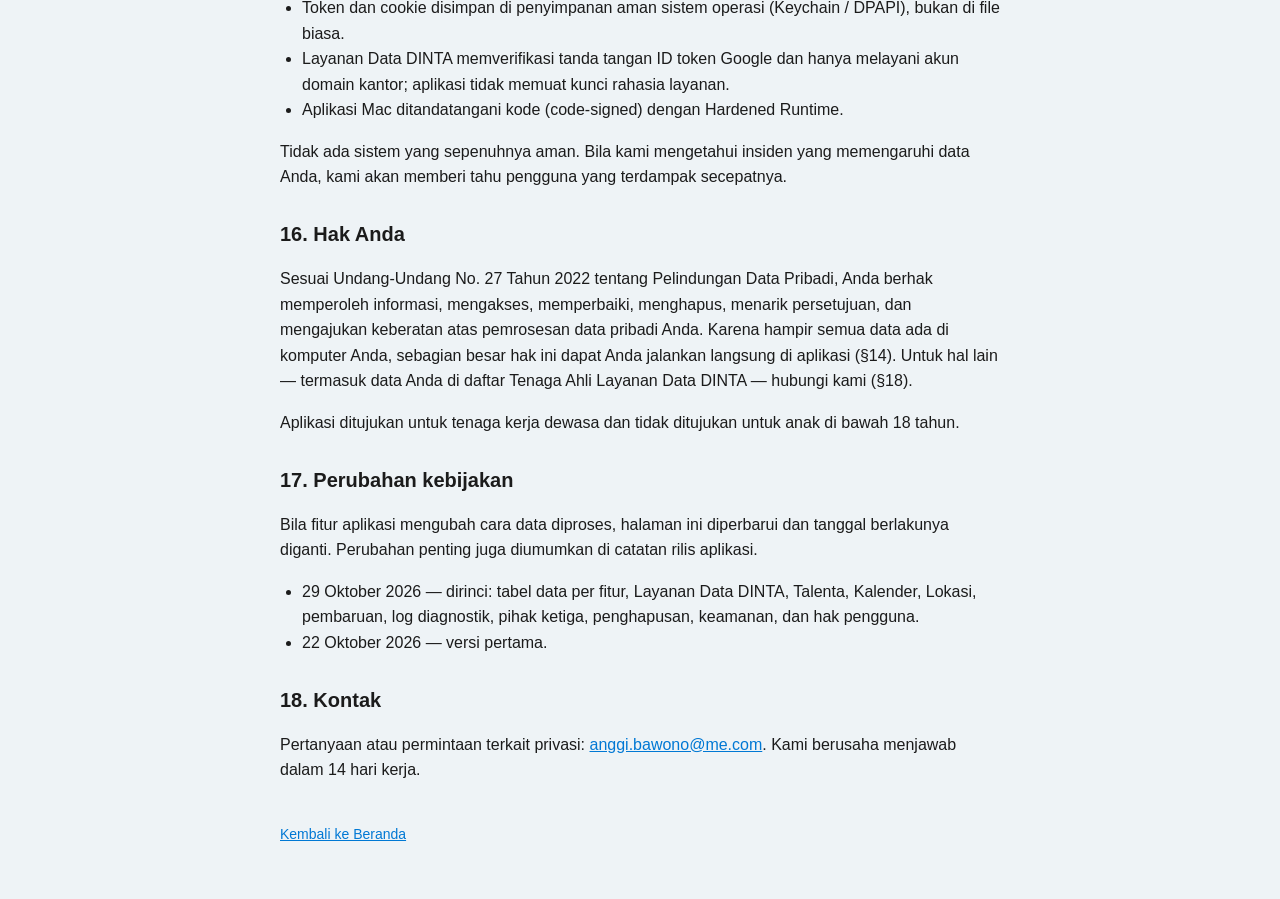
==== commit 621f4cd8: "Kebijakan Privasi §5: hanya ID token yang dikirim ke Layanan Data DINTA; tautan ke dinta.bawono.pro " ====
--- a/privacy.html
+++ b/privacy.html
@@ -77,7 +77,7 @@
     <tr><td>Nama aktivitas, tanggal, task, status</td><td>Menyusun Log Aktivitas Harian</td><td>Komputer Anda (riwayat &amp; file Excel lokal)</td><td>Google Sheet pilihan Anda, saat Anda menyinkronkan</td></tr>
     <tr><td>Profil (nama, rumpun, level, squad, platform)</td><td>Mengisi kolom laporan &amp; nama folder</td><td>Komputer Anda</td><td>Ikut tertulis di nama folder/Sheet Google Anda</td></tr>
     <tr><td>Pola nama yang dipelajari</td><td>Saran nama berikutnya</td><td>Komputer Anda</td><td>Tidak dikirim</td></tr>
-    <tr><td>Email akun Google &amp; token login</td><td>Menampilkan akun &amp; menghubungi Google</td><td>Keychain macOS / file terenkripsi DPAPI di Windows</td><td>Google; token identitas juga ke Layanan Data DINTA (§5)</td></tr>
+    <tr><td>Email akun Google &amp; token login</td><td>Menampilkan akun &amp; menghubungi Google</td><td>Keychain macOS / file terenkripsi DPAPI di Windows</td><td>Google; ID token juga ke Layanan Data DINTA (§5)</td></tr>
     <tr><td>Presensi, cuti, saldo cuti Talenta <span class="tag">Mac</span></td><td>Menampilkan presensi &amp; kekurangan absen</td><td>Komputer Anda; cookie sesi di Keychain</td><td>Hanya ke Talenta sendiri</td></tr>
     <tr><td>Agenda kalender <span class="tag">Mac</span></td><td>Mencocokkan screenshot dengan meeting</td><td>Tidak disalin; dibaca langsung dari macOS</td><td>Tidak dikirim</td></tr>
     <tr><td>Lokasi <span class="tag">Mac</span></td><td>Live Attendance Talenta</td><td>Tidak disimpan</td><td>Talenta, hanya saat Anda membuka Live Attendance</td></tr>
@@ -134,7 +134,7 @@
 <h2 id="layanan">5. Layanan Data DINTA</h2>
 <p>Daftar task (dari file master task terbaru) dan daftar Tenaga Ahli tidak dibundel di dalam aplikasi; keduanya diambil dari <b>Layanan Data DINTA</b>, yaitu layanan kecil milik pengembang yang berjalan di Cloudflare Workers dan diisi otomatis dari Google Apps Script milik admin.</p>
 <ul>
-  <li><b>Yang dikirim aplikasi:</b> <i>ID token</i> Google Anda (berisi alamat email, ID akun Google, dan masa berlaku) agar layanan dapat memastikan Anda memakai akun <code>teknologi.belajar.id</code>. Di versi macOS saat ini, token akses login juga ikut terkirim di header permintaan; layanan tidak memakai maupun menyimpannya.</li>
+  <li><b>Yang dikirim aplikasi:</b> hanya <i>ID token</i> Google Anda (berisi alamat email, ID akun Google, dan masa berlaku) agar layanan dapat memastikan Anda memakai akun <code>teknologi.belajar.id</code>. ID token tidak dapat dipakai untuk membuka Drive atau Sheet Anda. <i>(Catatan: aplikasi Mac hingga Ver 1.0 Build 01 juga mengirim token akses login di header permintaan; layanan tidak memakai maupun menyimpannya, dan versi sesudahnya tidak lagi mengirimnya.)</i></li>
   <li><b>Yang diterima aplikasi:</b> daftar task, serta daftar Tenaga Ahli berisi nama, rumpun, level, kategori, platform, dan squad (<b>tanpa email</b>) untuk membantu Anda mengisi profil.</li>
   <li><b>Yang disimpan layanan:</b> hanya salinan daftar task dan daftar Tenaga Ahli. Layanan <b>tidak menyimpan</b> token, email, atau data aktivitas Anda. Sebagai penyedia infrastruktur, Cloudflare dapat mencatat data teknis permintaan (mis. alamat IP dan waktu) sesuai kebijakannya.</li>
   <li>Aplikasi Windows saat ini tidak memakai layanan ini.</li>
@@ -182,7 +182,7 @@
   <li>GitHub (pembaruan aplikasi &amp; situs ini) — <a href="https://docs.github.com/site-policy/privacy-policies/github-general-privacy-statement">GitHub Privacy Statement</a></li>
   <li>Apple (OCR, Kalender, Apple Intelligence di perangkat) — <a href="https://www.apple.com/legal/privacy/">apple.com/legal/privacy</a></li>
 </ul>
-<p>Situs ini adalah halaman statis di GitHub Pages tanpa cookie, formulir, atau skrip analitik.</p>
+<p>Situs ini adalah halaman statis di GitHub Pages tanpa cookie, formulir, atau skrip analitik. Situs utama aplikasi, <a href="https://dinta.bawono.pro/dinta/privasi/">dinta.bawono.pro</a>, memuat isi kebijakan yang sama.</p>
 
 <h2 id="hapus">14. Penyimpanan &amp; penghapusan</h2>
 <p>Data lokal disimpan selama aplikasi terpasang dan tidak dihapus otomatis, agar riwayat laporan bulanan tetap ada. Cara menghapus:</p>
